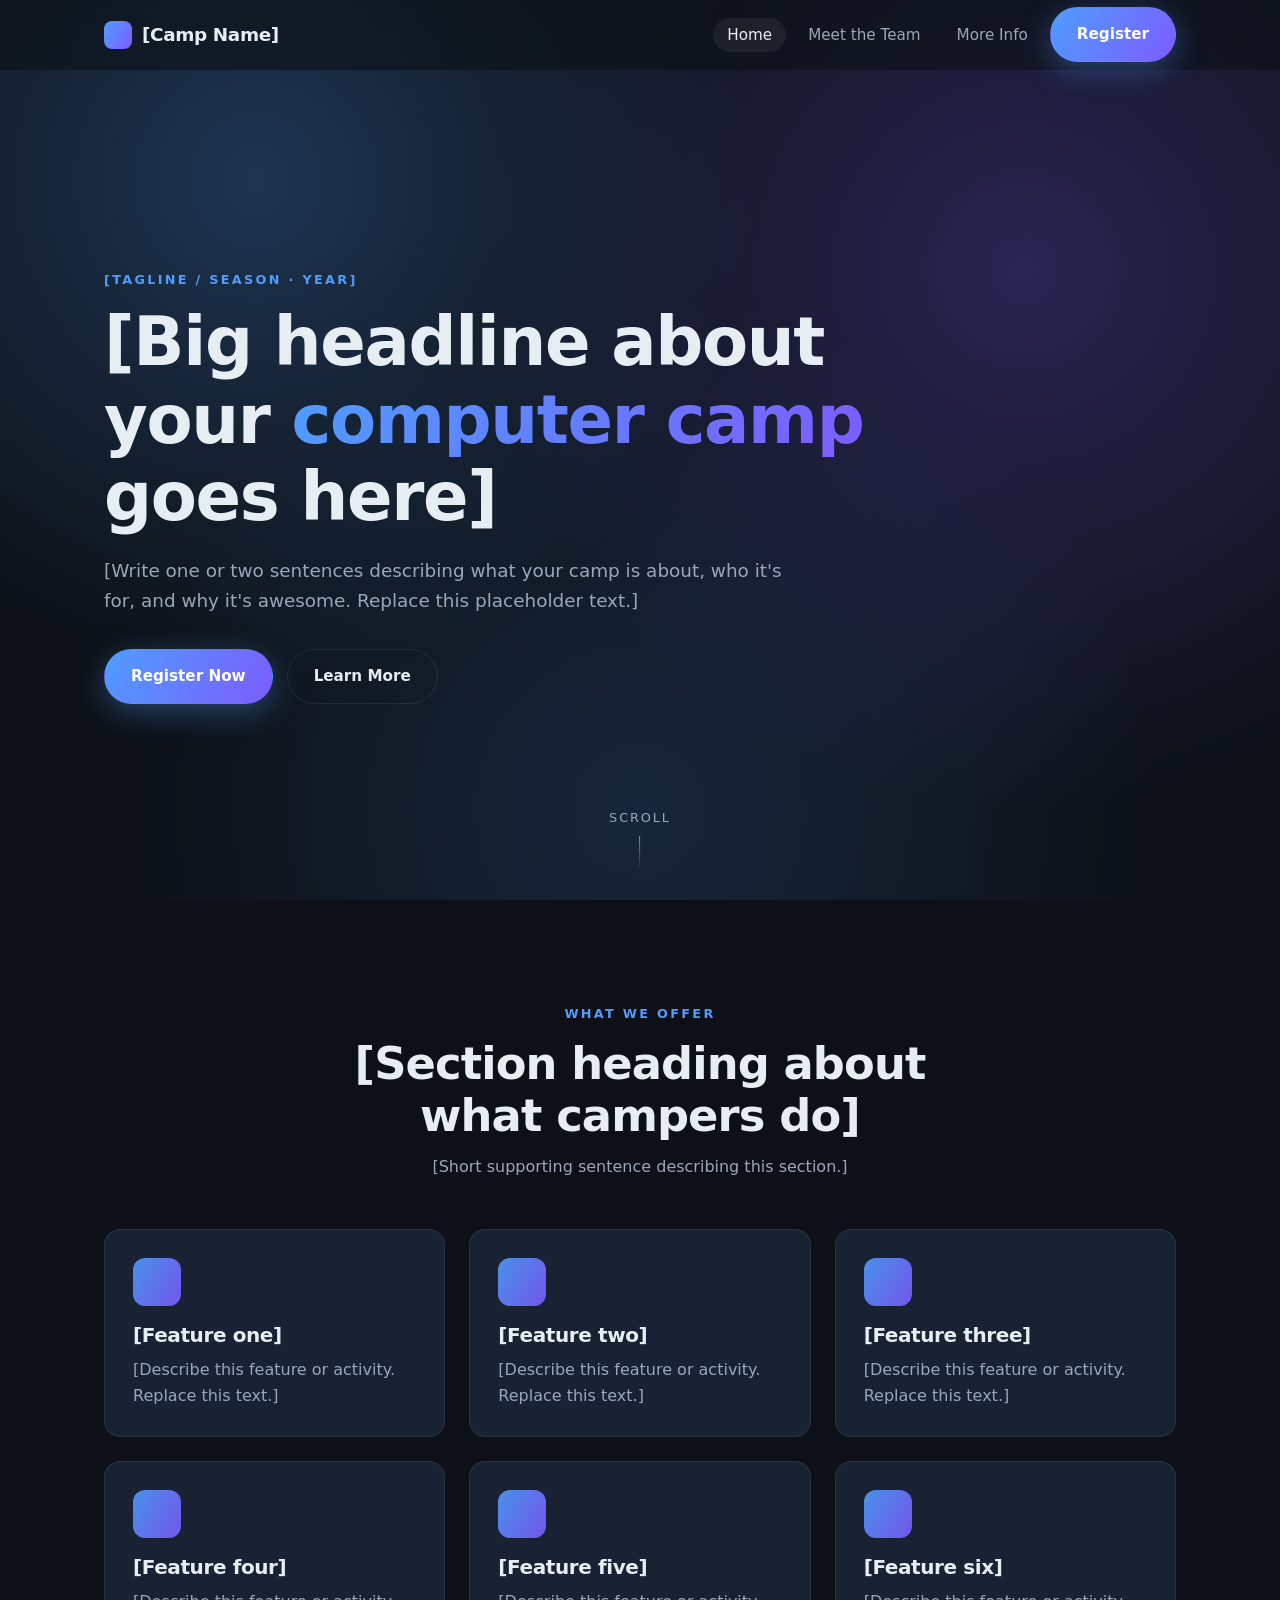
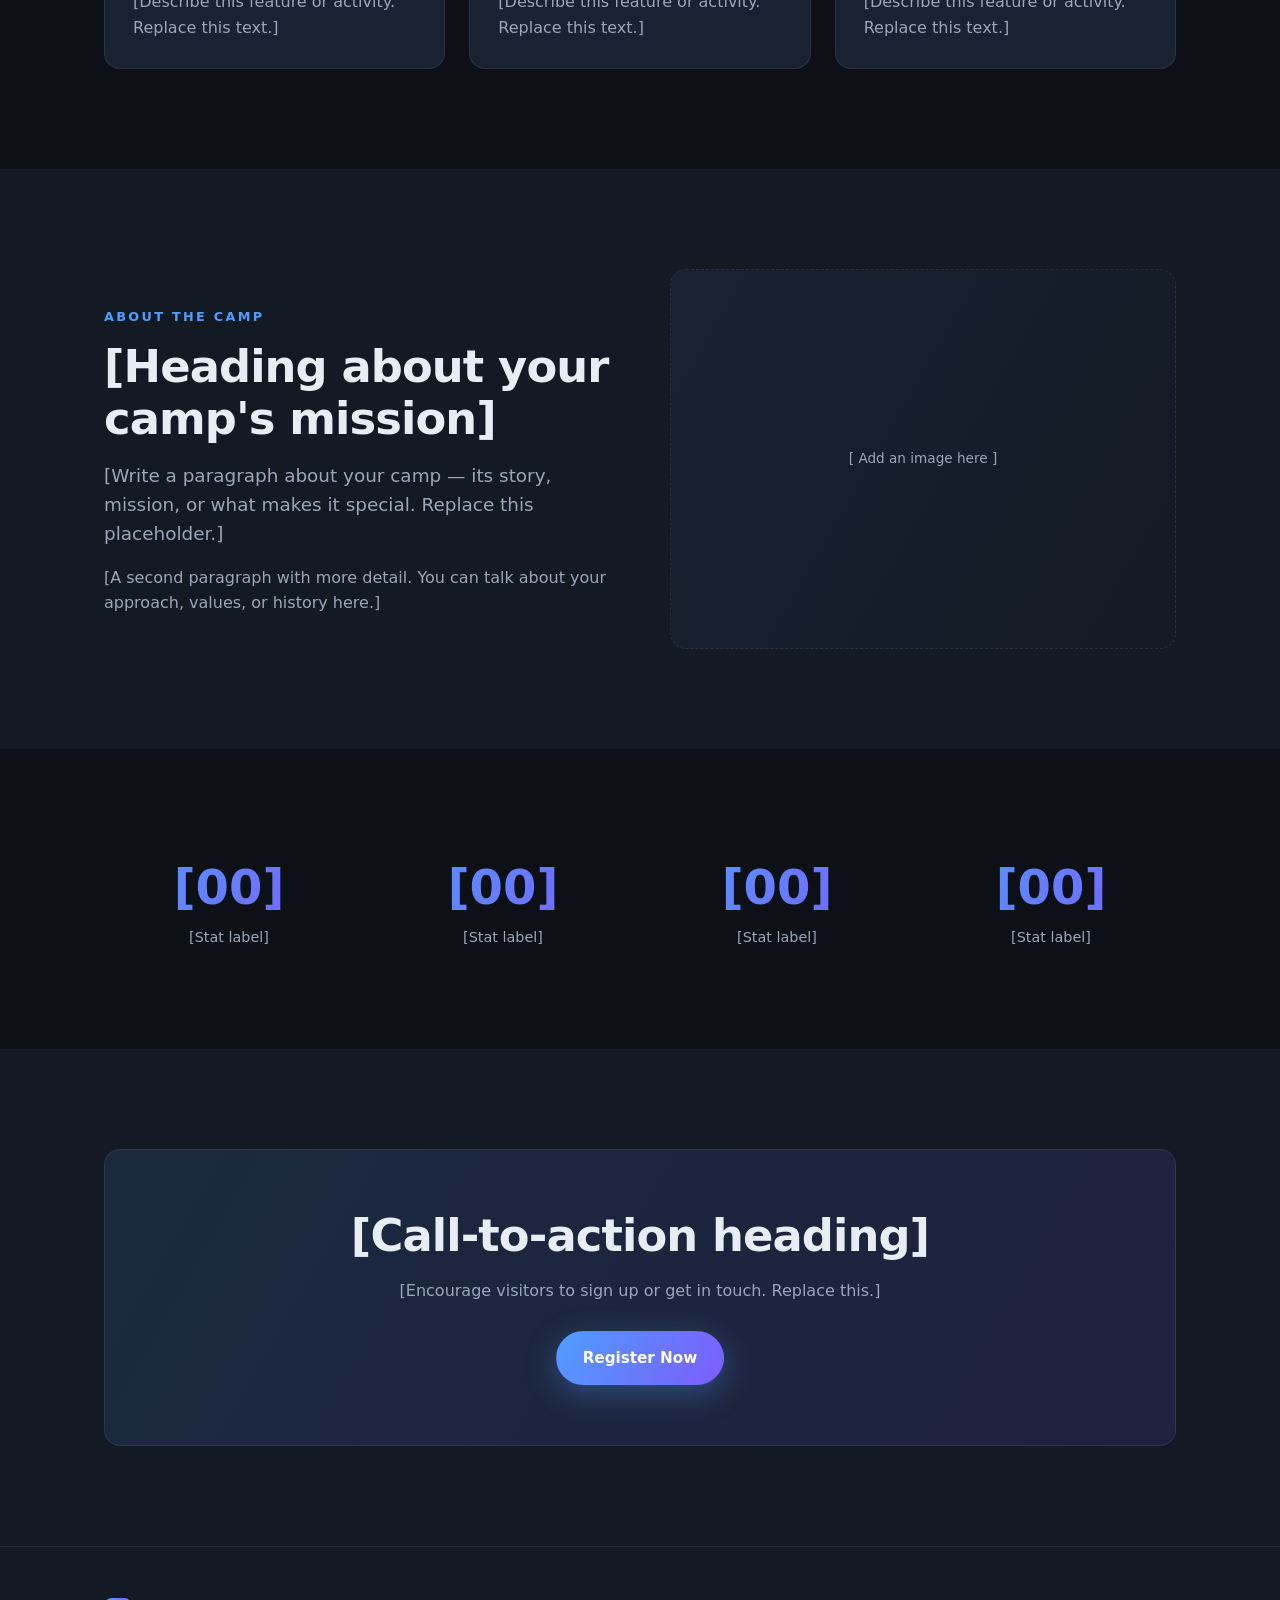
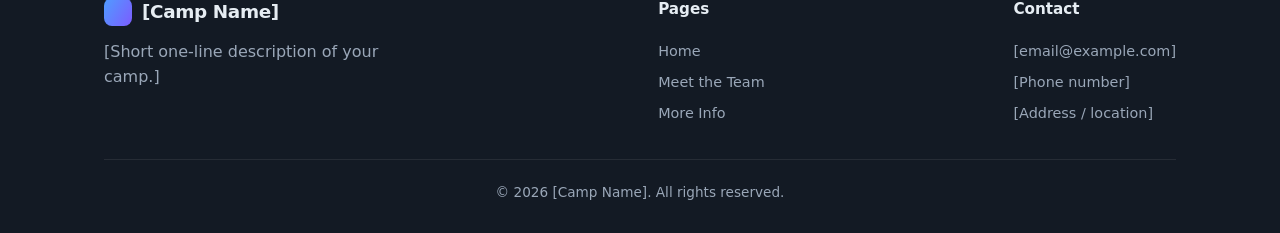
==== index.html @ 76e41c7d "Initial computer camp website" ====
<!DOCTYPE html>
<html lang="en">
  <head>
    <meta charset="UTF-8" />
    <meta name="viewport" content="width=device-width, initial-scale=1.0" />

    <!-- ===== SEO: edit these for your camp ===== -->
    <title>Computer Camp — [Your Camp Name]</title>
    <meta
      name="description"
      content="[One-sentence description of your computer camp for Google search results.]"
    />
    <meta name="theme-color" content="#0d1117" />

    <!-- Social sharing (edit when you have a domain + image) -->
    <meta property="og:title" content="Computer Camp — [Your Camp Name]" />
    <meta property="og:description" content="[Short description for social sharing.]" />
    <meta property="og:type" content="website" />

    <link rel="stylesheet" href="css/style.css" />
  </head>
  <body>
    <!-- Fade overlay for smooth page transitions -->
    <div class="page-transition" aria-hidden="true"></div>

    <!-- ===================== NAV ===================== -->
    <header class="nav">
      <div class="container nav__inner">
        <a href="index.html" class="nav__logo">
          <span class="nav__logo-mark"></span>
          [Camp Name]
        </a>

        <button class="nav__toggle" aria-label="Toggle menu">
          <span></span><span></span><span></span>
        </button>

        <ul class="nav__links">
          <li><a class="nav__link" href="index.html">Home</a></li>
          <li><a class="nav__link" href="team.html">Meet the Team</a></li>
          <li><a class="nav__link" href="info.html">More Info</a></li>
          <li>
            <a class="btn btn--primary" href="info.html#register">Register</a>
          </li>
        </ul>
      </div>
    </header>

    <main>
      <!-- ===================== HERO ===================== -->
      <section class="hero">
        <div class="hero__bg"></div>
        <div class="container">
          <div class="hero__content" data-reveal>
            <span class="eyebrow">[Tagline / Season · Year]</span>
            <h1>
              [Big headline about your
              <span class="gradient-text">computer camp</span> goes here]
            </h1>
            <p class="lead">
              [Write one or two sentences describing what your camp is about, who
              it's for, and why it's awesome. Replace this placeholder text.]
            </p>
            <div class="hero__actions">
              <a class="btn btn--primary" href="info.html#register">Register Now</a>
              <a class="btn btn--ghost" href="info.html">Learn More</a>
            </div>
          </div>
        </div>
        <div class="scroll-cue">Scroll</div>
      </section>

      <!-- ===================== FEATURES ===================== -->
      <section class="section">
        <div class="container">
          <div class="section-head center" data-reveal>
            <span class="eyebrow">What we offer</span>
            <h2>[Section heading about what campers do]</h2>
            <p>[Short supporting sentence describing this section.]</p>
          </div>

          <div class="grid grid--3" data-reveal-group>
            <article class="card">
              <div class="card__icon"></div>
              <h3>[Feature one]</h3>
              <p>[Describe this feature or activity. Replace this text.]</p>
            </article>
            <article class="card">
              <div class="card__icon"></div>
              <h3>[Feature two]</h3>
              <p>[Describe this feature or activity. Replace this text.]</p>
            </article>
            <article class="card">
              <div class="card__icon"></div>
              <h3>[Feature three]</h3>
              <p>[Describe this feature or activity. Replace this text.]</p>
            </article>
            <article class="card">
              <div class="card__icon"></div>
              <h3>[Feature four]</h3>
              <p>[Describe this feature or activity. Replace this text.]</p>
            </article>
            <article class="card">
              <div class="card__icon"></div>
              <h3>[Feature five]</h3>
              <p>[Describe this feature or activity. Replace this text.]</p>
            </article>
            <article class="card">
              <div class="card__icon"></div>
              <h3>[Feature six]</h3>
              <p>[Describe this feature or activity. Replace this text.]</p>
            </article>
          </div>
        </div>
      </section>

      <!-- ===================== SPLIT / ABOUT ===================== -->
      <section class="section section-alt">
        <div class="container split">
          <div data-reveal>
            <span class="eyebrow">About the camp</span>
            <h2>[Heading about your camp's mission]</h2>
            <p class="lead" style="margin-top: 16px">
              [Write a paragraph about your camp — its story, mission, or what
              makes it special. Replace this placeholder.]
            </p>
            <p style="margin-top: 16px">
              [A second paragraph with more detail. You can talk about your
              approach, values, or history here.]
            </p>
          </div>
          <div class="media-placeholder" data-reveal>[ Add an image here ]</div>
        </div>
      </section>

      <!-- ===================== STATS ===================== -->
      <section class="section">
        <div class="container">
          <div class="grid grid--4" data-reveal-group>
            <div class="stat">
              <div class="stat__num gradient-text">[00]</div>
              <div class="stat__label">[Stat label]</div>
            </div>
            <div class="stat">
              <div class="stat__num gradient-text">[00]</div>
              <div class="stat__label">[Stat label]</div>
            </div>
            <div class="stat">
              <div class="stat__num gradient-text">[00]</div>
              <div class="stat__label">[Stat label]</div>
            </div>
            <div class="stat">
              <div class="stat__num gradient-text">[00]</div>
              <div class="stat__label">[Stat label]</div>
            </div>
          </div>
        </div>
      </section>

      <!-- ===================== CTA ===================== -->
      <section class="section section-alt">
        <div class="container">
          <div class="cta" data-reveal>
            <h2>[Call-to-action heading]</h2>
            <p>[Encourage visitors to sign up or get in touch. Replace this.]</p>
            <a class="btn btn--primary" href="info.html#register">Register Now</a>
          </div>
        </div>
      </section>
    </main>

    <!-- ===================== FOOTER ===================== -->
    <footer class="footer">
      <div class="container">
        <div class="footer__grid">
          <div class="footer__col">
            <div class="nav__logo" style="margin-bottom: 12px">
              <span class="nav__logo-mark"></span>[Camp Name]
            </div>
            <p style="max-width: 30ch">[Short one-line description of your camp.]</p>
          </div>
          <div class="footer__col">
            <h4>Pages</h4>
            <a href="index.html">Home</a>
            <a href="team.html">Meet the Team</a>
            <a href="info.html">More Info</a>
          </div>
          <div class="footer__col">
            <h4>Contact</h4>
            <a href="mailto:[email@example.com]">[email@example.com]</a>
            <a href="tel:[phone]">[Phone number]</a>
            <a href="#">[Address / location]</a>
          </div>
        </div>
        <div class="footer__bottom">
          &copy; <span id="year"></span> [Camp Name]. All rights reserved.
        </div>
      </div>
    </footer>

    <script src="js/main.js"></script>
    <script>
      document.getElementById("year").textContent = new Date().getFullYear();
    </script>
  </body>
</html>
---- css/style.css ----
/* ============================================================
   Computer Camp Website — shared styles
   Edit the CSS variables below to quickly change the look.
   ============================================================ */

:root {
  /* Colors — tweak these to rebrand the whole site */
  --color-bg: #0d1117;
  --color-bg-alt: #131a24;
  --color-surface: #182233;
  --color-text: #e6edf3;
  --color-text-muted: #9aa7b8;
  --color-accent: #4f9dff;
  --color-accent-2: #7c5cff;
  --color-border: rgba(255, 255, 255, 0.08);

  /* Layout */
  --max-width: 1120px;
  --nav-height: 70px;
  --radius: 16px;

  /* Motion */
  --ease: cubic-bezier(0.22, 1, 0.36, 1);
  --transition-fast: 0.2s var(--ease);
  --transition: 0.5s var(--ease);
}

/* ---------- Reset ---------- */
*,
*::before,
*::after {
  box-sizing: border-box;
  margin: 0;
  padding: 0;
}

html {
  scroll-behavior: smooth;
  scroll-padding-top: var(--nav-height);
}

body {
  font-family: "Inter", system-ui, -apple-system, "Segoe UI", Roboto, sans-serif;
  background: var(--color-bg);
  color: var(--color-text);
  line-height: 1.6;
  -webkit-font-smoothing: antialiased;
  overflow-x: hidden;
}

img {
  max-width: 100%;
  display: block;
}

a {
  color: inherit;
  text-decoration: none;
}

/* ---------- Layout helpers ---------- */
.container {
  width: 100%;
  max-width: var(--max-width);
  margin: 0 auto;
  padding: 0 24px;
}

.section {
  padding: 100px 0;
}

.section--tight {
  padding: 60px 0;
}

.section-alt {
  background: var(--color-bg-alt);
}

.eyebrow {
  display: inline-block;
  font-size: 0.8rem;
  letter-spacing: 0.18em;
  text-transform: uppercase;
  color: var(--color-accent);
  margin-bottom: 14px;
  font-weight: 600;
}

h1,
h2,
h3 {
  line-height: 1.15;
  font-weight: 700;
  letter-spacing: -0.02em;
}

h1 {
  font-size: clamp(2.4rem, 6vw, 4.2rem);
}

h2 {
  font-size: clamp(1.8rem, 4vw, 2.8rem);
}

h3 {
  font-size: 1.25rem;
}

p {
  color: var(--color-text-muted);
}

.lead {
  font-size: 1.15rem;
  max-width: 60ch;
}

.gradient-text {
  background: linear-gradient(120deg, var(--color-accent), var(--color-accent-2));
  -webkit-background-clip: text;
  background-clip: text;
  color: transparent;
}

/* ---------- Buttons ---------- */
.btn {
  display: inline-flex;
  align-items: center;
  gap: 8px;
  padding: 14px 26px;
  border-radius: 999px;
  font-weight: 600;
  font-size: 0.95rem;
  cursor: pointer;
  border: 1px solid transparent;
  transition: transform var(--transition-fast), box-shadow var(--transition-fast),
    background var(--transition-fast);
}

.btn:hover {
  transform: translateY(-2px);
}

.btn--primary {
  background: linear-gradient(120deg, var(--color-accent), var(--color-accent-2));
  color: #fff;
  box-shadow: 0 8px 30px rgba(79, 157, 255, 0.35);
}

.btn--primary:hover {
  box-shadow: 0 12px 40px rgba(79, 157, 255, 0.5);
}

.btn--ghost {
  background: transparent;
  border-color: var(--color-border);
  color: var(--color-text);
}

.btn--ghost:hover {
  border-color: var(--color-accent);
}

/* ---------- Navigation ---------- */
.nav {
  position: fixed;
  top: 0;
  left: 0;
  right: 0;
  height: var(--nav-height);
  z-index: 100;
  display: flex;
  align-items: center;
  background: rgba(13, 17, 23, 0.6);
  backdrop-filter: blur(12px);
  border-bottom: 1px solid transparent;
  transition: background var(--transition-fast), border-color var(--transition-fast);
}

.nav.scrolled {
  background: rgba(13, 17, 23, 0.9);
  border-bottom-color: var(--color-border);
}

.nav__inner {
  display: flex;
  align-items: center;
  justify-content: space-between;
  width: 100%;
}

.nav__logo {
  font-weight: 800;
  font-size: 1.15rem;
  letter-spacing: -0.02em;
  display: flex;
  align-items: center;
  gap: 10px;
}

.nav__logo-mark {
  width: 28px;
  height: 28px;
  border-radius: 8px;
  background: linear-gradient(120deg, var(--color-accent), var(--color-accent-2));
}

.nav__links {
  display: flex;
  align-items: center;
  gap: 8px;
  list-style: none;
}

.nav__link {
  position: relative;
  padding: 8px 14px;
  border-radius: 999px;
  color: var(--color-text-muted);
  font-size: 0.95rem;
  font-weight: 500;
  transition: color var(--transition-fast), background var(--transition-fast);
}

.nav__link:hover,
.nav__link.active {
  color: var(--color-text);
  background: rgba(255, 255, 255, 0.06);
}

.nav__toggle {
  display: none;
  flex-direction: column;
  gap: 5px;
  background: none;
  border: none;
  cursor: pointer;
  padding: 8px;
}

.nav__toggle span {
  width: 24px;
  height: 2px;
  background: var(--color-text);
  border-radius: 2px;
  transition: transform var(--transition-fast), opacity var(--transition-fast);
}

/* ---------- Hero ---------- */
.hero {
  position: relative;
  min-height: 100vh;
  display: flex;
  align-items: center;
  padding-top: var(--nav-height);
  overflow: hidden;
}

.hero__bg {
  position: absolute;
  inset: 0;
  z-index: -1;
  background: radial-gradient(
      circle at 20% 20%,
      rgba(79, 157, 255, 0.25),
      transparent 40%
    ),
    radial-gradient(circle at 80% 30%, rgba(124, 92, 255, 0.25), transparent 45%),
    radial-gradient(circle at 50% 90%, rgba(79, 157, 255, 0.15), transparent 50%);
  animation: floatBg 18s ease-in-out infinite alternate;
}

@keyframes floatBg {
  from {
    transform: translate3d(0, 0, 0) scale(1);
  }
  to {
    transform: translate3d(0, -30px, 0) scale(1.08);
  }
}

.hero__content {
  max-width: 760px;
}

.hero h1 {
  margin-bottom: 20px;
}

.hero .lead {
  margin-bottom: 34px;
}

.hero__actions {
  display: flex;
  gap: 14px;
  flex-wrap: wrap;
}

.scroll-cue {
  position: absolute;
  bottom: 30px;
  left: 50%;
  transform: translateX(-50%);
  color: var(--color-text-muted);
  font-size: 0.8rem;
  letter-spacing: 0.15em;
  text-transform: uppercase;
  display: flex;
  flex-direction: column;
  align-items: center;
  gap: 8px;
  animation: bob 2s ease-in-out infinite;
}

.scroll-cue::after {
  content: "";
  width: 1px;
  height: 34px;
  background: linear-gradient(var(--color-accent), transparent);
}

@keyframes bob {
  0%,
  100% {
    transform: translateX(-50%) translateY(0);
  }
  50% {
    transform: translateX(-50%) translateY(8px);
  }
}

/* ---------- Grids & cards ---------- */
.grid {
  display: grid;
  gap: 24px;
}

.grid--3 {
  grid-template-columns: repeat(3, 1fr);
}

.grid--4 {
  grid-template-columns: repeat(4, 1fr);
}

.grid--2 {
  grid-template-columns: repeat(2, 1fr);
}

.card {
  background: var(--color-surface);
  border: 1px solid var(--color-border);
  border-radius: var(--radius);
  padding: 28px;
  transition: transform var(--transition-fast), border-color var(--transition-fast),
    box-shadow var(--transition-fast);
}

.card:hover {
  transform: translateY(-6px);
  border-color: rgba(79, 157, 255, 0.4);
  box-shadow: 0 20px 50px rgba(0, 0, 0, 0.35);
}

.card__icon {
  width: 48px;
  height: 48px;
  border-radius: 12px;
  background: linear-gradient(120deg, var(--color-accent), var(--color-accent-2));
  margin-bottom: 18px;
  opacity: 0.9;
}

.card h3 {
  margin-bottom: 10px;
}

/* ---------- Team cards ---------- */
.team-card {
  text-align: center;
}

.team-card__photo {
  width: 120px;
  height: 120px;
  border-radius: 50%;
  margin: 0 auto 18px;
  background: linear-gradient(120deg, var(--color-bg-alt), var(--color-surface));
  border: 2px solid var(--color-border);
  display: grid;
  place-items: center;
  color: var(--color-text-muted);
  font-size: 0.75rem;
  overflow: hidden;
}

.team-card h3 {
  margin-bottom: 4px;
}

.team-card .role {
  color: var(--color-accent);
  font-size: 0.9rem;
  font-weight: 600;
  margin-bottom: 12px;
}

/* ---------- Section heading ---------- */
.section-head {
  max-width: 620px;
  margin-bottom: 50px;
}

.section-head.center {
  margin-left: auto;
  margin-right: auto;
  text-align: center;
}

.section-head p {
  margin-top: 12px;
}

/* ---------- Split / feature rows ---------- */
.split {
  display: grid;
  grid-template-columns: 1fr 1fr;
  gap: 60px;
  align-items: center;
}

.media-placeholder {
  aspect-ratio: 4 / 3;
  border-radius: var(--radius);
  background: linear-gradient(120deg, var(--color-surface), var(--color-bg-alt));
  border: 1px dashed var(--color-border);
  display: grid;
  place-items: center;
  color: var(--color-text-muted);
  font-size: 0.85rem;
}

/* ---------- Stats ---------- */
.stat {
  text-align: center;
}

.stat__num {
  font-size: clamp(2rem, 5vw, 3rem);
  font-weight: 800;
}

.stat__label {
  color: var(--color-text-muted);
  font-size: 0.9rem;
}

/* ---------- FAQ ---------- */
.faq {
  border-top: 1px solid var(--color-border);
}

.faq__item {
  border-bottom: 1px solid var(--color-border);
}

.faq__q {
  width: 100%;
  text-align: left;
  background: none;
  border: none;
  color: var(--color-text);
  font-size: 1.05rem;
  font-weight: 600;
  padding: 22px 0;
  cursor: pointer;
  display: flex;
  justify-content: space-between;
  align-items: center;
  gap: 16px;
}

.faq__q::after {
  content: "+";
  font-size: 1.4rem;
  color: var(--color-accent);
  transition: transform var(--transition-fast);
}

.faq__item.open .faq__q::after {
  transform: rotate(45deg);
}

.faq__a {
  max-height: 0;
  overflow: hidden;
  transition: max-height var(--transition);
}

.faq__a p {
  padding-bottom: 22px;
}

/* ---------- CTA band ---------- */
.cta {
  text-align: center;
  background: linear-gradient(120deg, rgba(79, 157, 255, 0.12), rgba(124, 92, 255, 0.12));
  border: 1px solid var(--color-border);
  border-radius: var(--radius);
  padding: 60px 30px;
}

.cta h2 {
  margin-bottom: 16px;
}

.cta p {
  margin: 0 auto 28px;
  max-width: 50ch;
}

/* ---------- Footer ---------- */
.footer {
  border-top: 1px solid var(--color-border);
  padding: 50px 0 30px;
  background: var(--color-bg-alt);
}

.footer__grid {
  display: flex;
  justify-content: space-between;
  gap: 40px;
  flex-wrap: wrap;
  margin-bottom: 30px;
}

.footer__col h4 {
  font-size: 0.95rem;
  margin-bottom: 14px;
}

.footer__col a {
  display: block;
  color: var(--color-text-muted);
  font-size: 0.9rem;
  padding: 4px 0;
  transition: color var(--transition-fast);
}

.footer__col a:hover {
  color: var(--color-text);
}

.footer__bottom {
  border-top: 1px solid var(--color-border);
  padding-top: 22px;
  text-align: center;
  color: var(--color-text-muted);
  font-size: 0.85rem;
}

/* ============================================================
   Scroll-reveal animations
   Elements with [data-reveal] start hidden and animate in
   when they enter the viewport (see js/main.js).
   ============================================================ */
[data-reveal] {
  opacity: 0;
  transform: translateY(30px);
  transition: opacity 0.8s var(--ease), transform 0.8s var(--ease);
  will-change: opacity, transform;
}

[data-reveal].is-visible {
  opacity: 1;
  transform: translateY(0);
}

/* Stagger children when the parent has data-reveal-group */
[data-reveal-group] > * {
  opacity: 0;
  transform: translateY(30px);
  transition: opacity 0.7s var(--ease), transform 0.7s var(--ease);
}

[data-reveal-group].is-visible > * {
  opacity: 1;
  transform: translateY(0);
}

/* ============================================================
   Page transition overlay (fade between pages)
   ============================================================ */
.page-transition {
  position: fixed;
  inset: 0;
  z-index: 999;
  background: var(--color-bg);
  pointer-events: none;
  opacity: 1;
  transition: opacity 0.5s var(--ease);
}

/* On load, fade the overlay out */
body.loaded .page-transition {
  opacity: 0;
}

/* When navigating away, fade the overlay back in */
body.is-leaving .page-transition {
  opacity: 1;
  pointer-events: all;
}

/* ---------- Reduced motion ---------- */
@media (prefers-reduced-motion: reduce) {
  html {
    scroll-behavior: auto;
  }
  *,
  *::before,
  *::after {
    animation-duration: 0.001ms !important;
    animation-iteration-count: 1 !important;
    transition-duration: 0.001ms !important;
  }
  [data-reveal],
  [data-reveal-group] > * {
    opacity: 1;
    transform: none;
  }
}

/* ---------- Responsive ---------- */
@media (max-width: 900px) {
  .grid--4 {
    grid-template-columns: repeat(2, 1fr);
  }
  .grid--3 {
    grid-template-columns: repeat(2, 1fr);
  }
  .split {
    grid-template-columns: 1fr;
    gap: 30px;
  }
}

@media (max-width: 640px) {
  .section {
    padding: 70px 0;
  }
  .grid--4,
  .grid--3,
  .grid--2 {
    grid-template-columns: 1fr;
  }

  .nav__links {
    position: fixed;
    top: var(--nav-height);
    left: 0;
    right: 0;
    flex-direction: column;
    align-items: stretch;
    gap: 4px;
    background: rgba(13, 17, 23, 0.98);
    border-bottom: 1px solid var(--color-border);
    padding: 16px 24px 24px;
    transform: translateY(-120%);
    transition: transform var(--transition);
  }

  .nav__links.open {
    transform: translateY(0);
  }

  .nav__link {
    padding: 12px 14px;
  }

  .nav__toggle {
    display: flex;
  }

  .nav__toggle.open span:nth-child(1) {
    transform: translateY(7px) rotate(45deg);
  }
  .nav__toggle.open span:nth-child(2) {
    opacity: 0;
  }
  .nav__toggle.open span:nth-child(3) {
    transform: translateY(-7px) rotate(-45deg);
  }
}
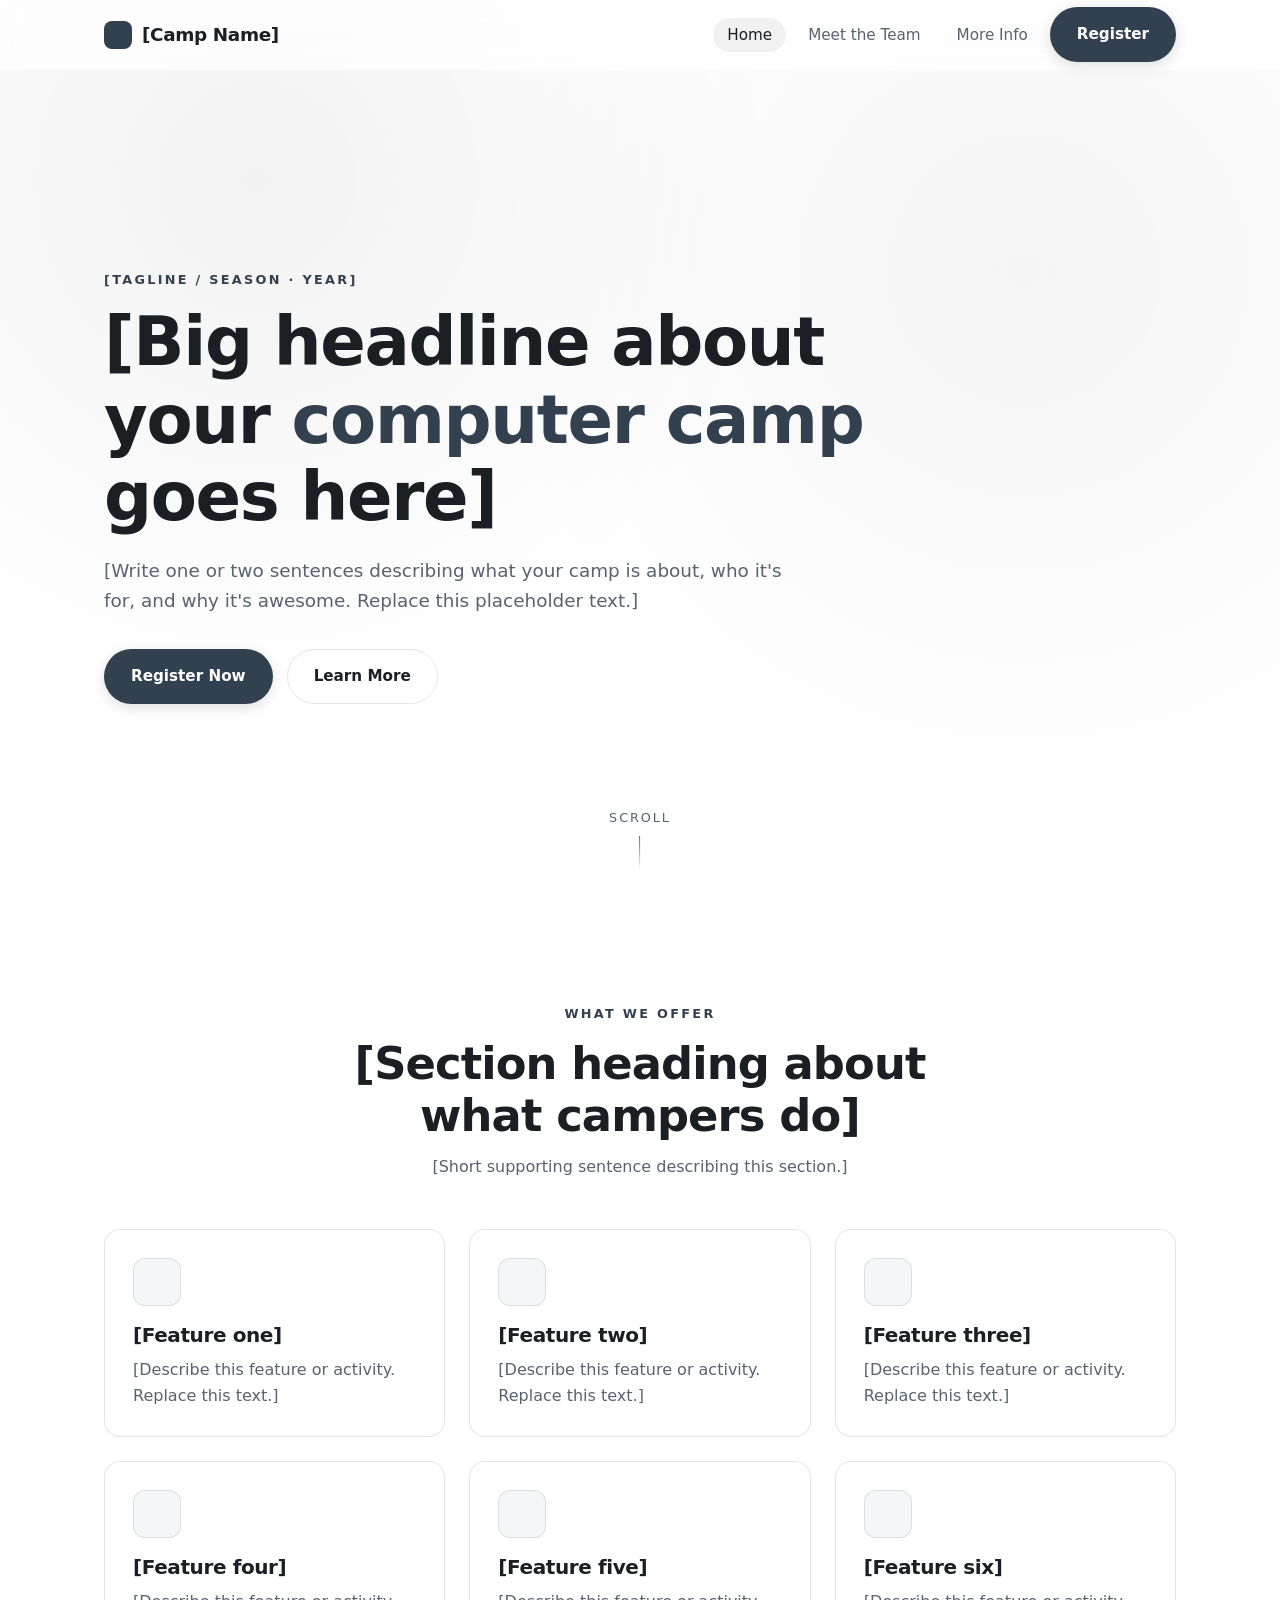
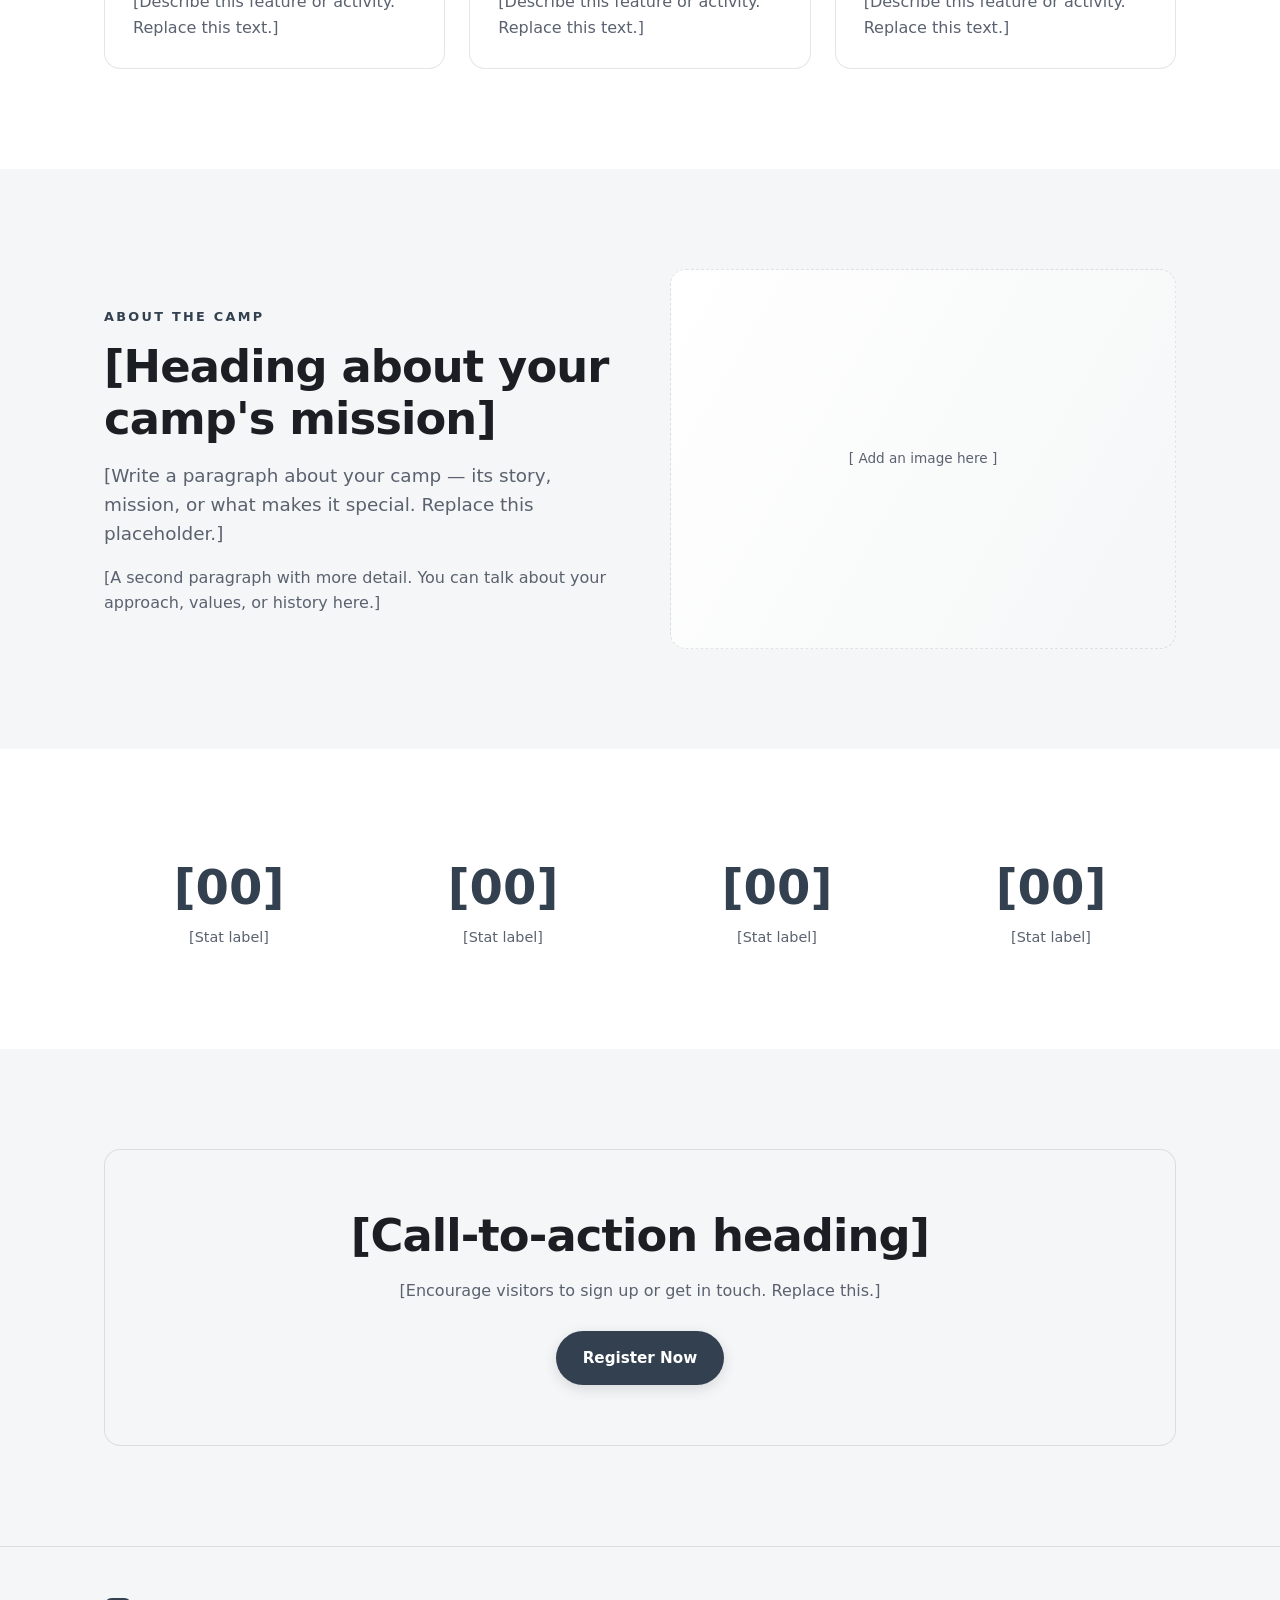
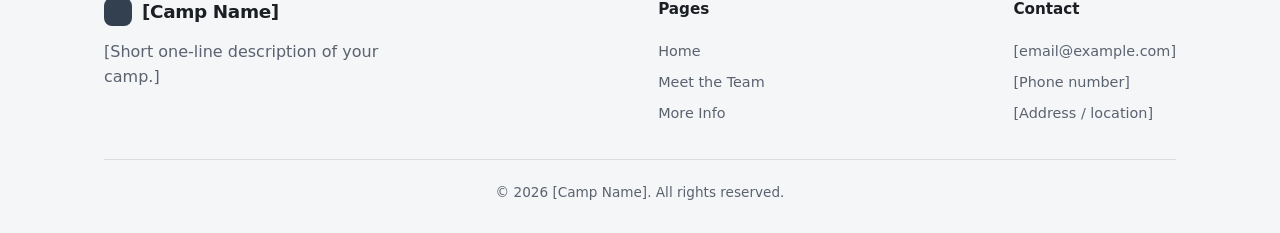
==== commit d7bfba55: "a" ====
--- a/index.html
+++ b/index.html
@@ -10,7 +10,7 @@
       name="description"
       content="[One-sentence description of your computer camp for Google search results.]"
     />
-    <meta name="theme-color" content="#0d1117" />
+    <meta name="theme-color" content="#ffffff" />
 
     <!-- Social sharing (edit when you have a domain + image) -->
     <meta property="og:title" content="Computer Camp — [Your Camp Name]" />
--- a/css/style.css
+++ b/css/style.css
@@ -4,15 +4,16 @@
    ============================================================ */
 
 :root {
-  /* Colors — tweak these to rebrand the whole site */
-  --color-bg: #0d1117;
-  --color-bg-alt: #131a24;
-  --color-surface: #182233;
-  --color-text: #e6edf3;
-  --color-text-muted: #9aa7b8;
-  --color-accent: #4f9dff;
-  --color-accent-2: #7c5cff;
-  --color-border: rgba(255, 255, 255, 0.08);
+  /* Colors — tweak these to rebrand the whole site.
+     Clean, neutral palette (no bright/neon colors). */
+  --color-bg: #ffffff;
+  --color-bg-alt: #f5f6f7;
+  --color-surface: #ffffff;
+  --color-text: #1b1f24;
+  --color-text-muted: #5a6270;
+  --color-accent: #33404f;
+  --color-accent-2: #33404f;
+  --color-border: rgba(0, 0, 0, 0.1);
 
   /* Layout */
   --max-width: 1120px;
@@ -144,13 +145,13 @@
 }
 
 .btn--primary {
-  background: linear-gradient(120deg, var(--color-accent), var(--color-accent-2));
+  background: var(--color-accent);
   color: #fff;
-  box-shadow: 0 8px 30px rgba(79, 157, 255, 0.35);
+  box-shadow: 0 4px 14px rgba(0, 0, 0, 0.12);
 }
 
 .btn--primary:hover {
-  box-shadow: 0 12px 40px rgba(79, 157, 255, 0.5);
+  box-shadow: 0 8px 22px rgba(0, 0, 0, 0.16);
 }
 
 .btn--ghost {
@@ -173,14 +174,14 @@
   z-index: 100;
   display: flex;
   align-items: center;
-  background: rgba(13, 17, 23, 0.6);
+  background: rgba(255, 255, 255, 0.7);
   backdrop-filter: blur(12px);
   border-bottom: 1px solid transparent;
   transition: background var(--transition-fast), border-color var(--transition-fast);
 }
 
 .nav.scrolled {
-  background: rgba(13, 17, 23, 0.9);
+  background: rgba(255, 255, 255, 0.92);
   border-bottom-color: var(--color-border);
 }
 
@@ -204,7 +205,7 @@
   width: 28px;
   height: 28px;
   border-radius: 8px;
-  background: linear-gradient(120deg, var(--color-accent), var(--color-accent-2));
+  background: var(--color-accent);
 }
 
 .nav__links {
@@ -227,7 +228,7 @@
 .nav__link:hover,
 .nav__link.active {
   color: var(--color-text);
-  background: rgba(255, 255, 255, 0.06);
+  background: rgba(0, 0, 0, 0.05);
 }
 
 .nav__toggle {
@@ -264,11 +265,10 @@
   z-index: -1;
   background: radial-gradient(
       circle at 20% 20%,
-      rgba(79, 157, 255, 0.25),
-      transparent 40%
+      rgba(0, 0, 0, 0.05),
+      transparent 42%
     ),
-    radial-gradient(circle at 80% 30%, rgba(124, 92, 255, 0.25), transparent 45%),
-    radial-gradient(circle at 50% 90%, rgba(79, 157, 255, 0.15), transparent 50%);
+    radial-gradient(circle at 80% 30%, rgba(0, 0, 0, 0.04), transparent 46%);
   animation: floatBg 18s ease-in-out infinite alternate;
 }
 
@@ -319,7 +319,7 @@
   content: "";
   width: 1px;
   height: 34px;
-  background: linear-gradient(var(--color-accent), transparent);
+  background: linear-gradient(var(--color-text-muted), transparent);
 }
 
 @keyframes bob {
@@ -361,17 +361,17 @@
 
 .card:hover {
   transform: translateY(-6px);
-  border-color: rgba(79, 157, 255, 0.4);
-  box-shadow: 0 20px 50px rgba(0, 0, 0, 0.35);
+  border-color: rgba(0, 0, 0, 0.2);
+  box-shadow: 0 16px 40px rgba(0, 0, 0, 0.1);
 }
 
 .card__icon {
   width: 48px;
   height: 48px;
   border-radius: 12px;
-  background: linear-gradient(120deg, var(--color-accent), var(--color-accent-2));
+  background: var(--color-bg-alt);
+  border: 1px solid var(--color-border);
   margin-bottom: 18px;
-  opacity: 0.9;
 }
 
 .card h3 {
@@ -507,7 +507,7 @@
 /* ---------- CTA band ---------- */
 .cta {
   text-align: center;
-  background: linear-gradient(120deg, rgba(79, 157, 255, 0.12), rgba(124, 92, 255, 0.12));
+  background: var(--color-bg-alt);
   border: 1px solid var(--color-border);
   border-radius: var(--radius);
   padding: 60px 30px;
@@ -666,7 +666,7 @@
     flex-direction: column;
     align-items: stretch;
     gap: 4px;
-    background: rgba(13, 17, 23, 0.98);
+    background: rgba(255, 255, 255, 0.98);
     border-bottom: 1px solid var(--color-border);
     padding: 16px 24px 24px;
     transform: translateY(-120%);
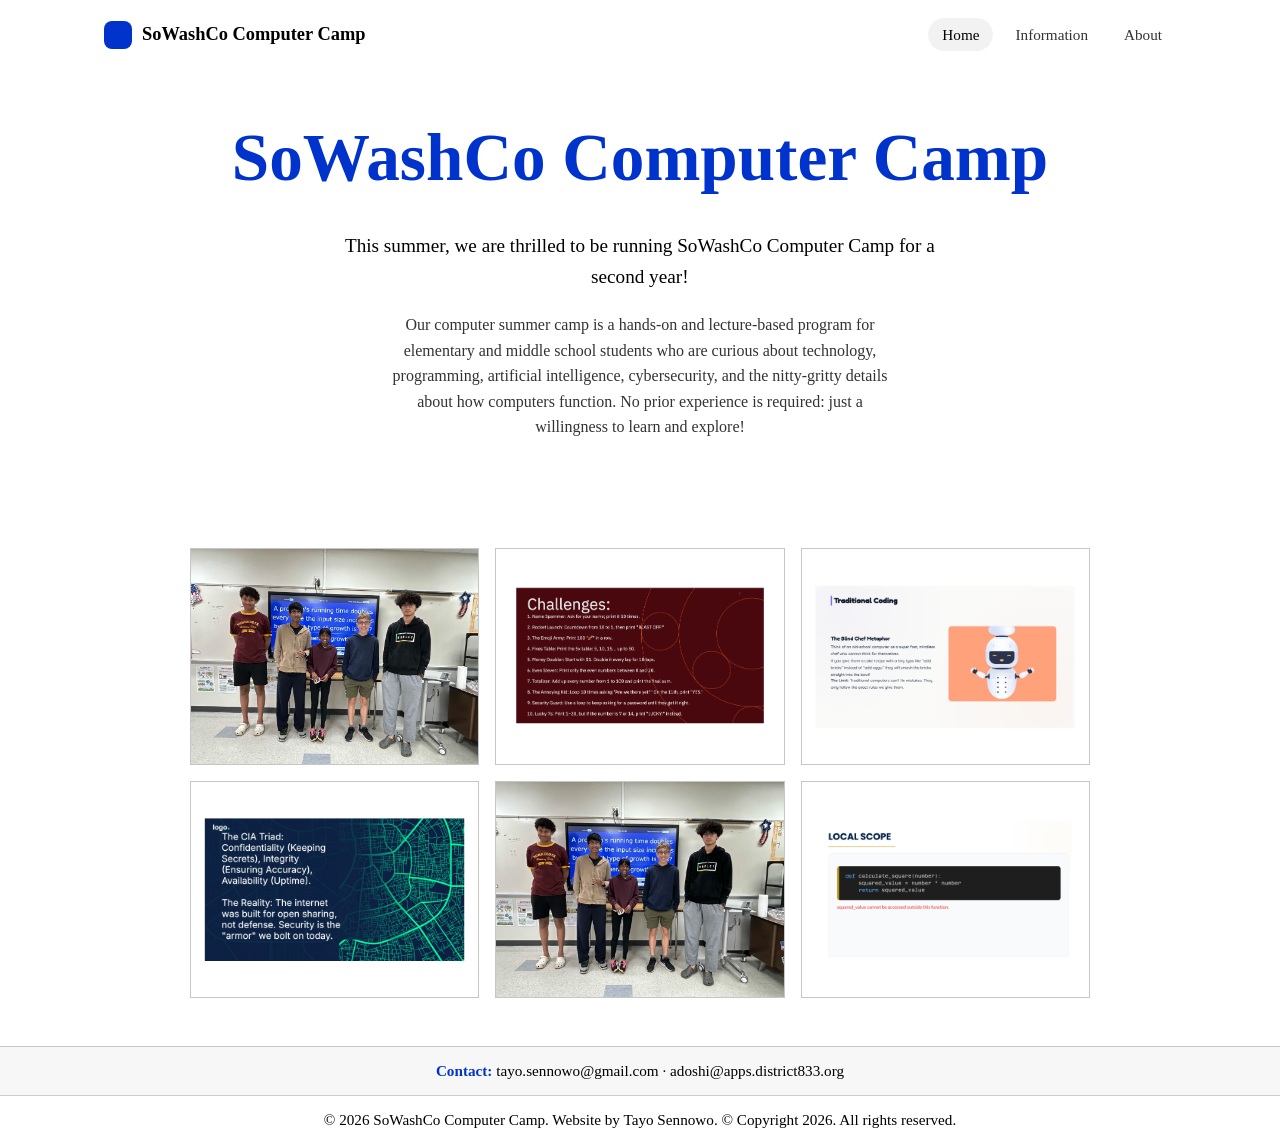
==== commit 381b3897: "Website" ====
--- a/index.html
+++ b/index.html
@@ -4,31 +4,27 @@
     <meta charset="UTF-8" />
     <meta name="viewport" content="width=device-width, initial-scale=1.0" />
 
-    <!-- ===== SEO: edit these for your camp ===== -->
-    <title>Computer Camp — [Your Camp Name]</title>
+    <title>SoWashCo Computer Camp</title>
     <meta
       name="description"
       content="[One-sentence description of your computer camp for Google search results.]"
     />
     <meta name="theme-color" content="#ffffff" />
 
-    <!-- Social sharing (edit when you have a domain + image) -->
-    <meta property="og:title" content="Computer Camp — [Your Camp Name]" />
+    <meta property="og:title" content="SoWashCo Computer Camp" />
     <meta property="og:description" content="[Short description for social sharing.]" />
     <meta property="og:type" content="website" />
 
     <link rel="stylesheet" href="css/style.css" />
   </head>
   <body>
-    <!-- Fade overlay for smooth page transitions -->
     <div class="page-transition" aria-hidden="true"></div>
 
-    <!-- ===================== NAV ===================== -->
     <header class="nav">
       <div class="container nav__inner">
         <a href="index.html" class="nav__logo">
           <span class="nav__logo-mark"></span>
-          [Camp Name]
+          SoWashCo Computer Camp
         </a>
 
         <button class="nav__toggle" aria-label="Toggle menu">
@@ -37,170 +33,58 @@
 
         <ul class="nav__links">
           <li><a class="nav__link" href="index.html">Home</a></li>
-          <li><a class="nav__link" href="team.html">Meet the Team</a></li>
-          <li><a class="nav__link" href="info.html">More Info</a></li>
-          <li>
-            <a class="btn btn--primary" href="info.html#register">Register</a>
-          </li>
+          <li><a class="nav__link" href="info.html">Information</a></li>
+          <li><a class="nav__link" href="team.html">About</a></li>
         </ul>
       </div>
     </header>
 
     <main>
-      <!-- ===================== HERO ===================== -->
-      <section class="hero">
-        <div class="hero__bg"></div>
+      <section class="home-title section--tight">
         <div class="container">
-          <div class="hero__content" data-reveal>
-            <span class="eyebrow">[Tagline / Season · Year]</span>
-            <h1>
-              [Big headline about your
-              <span class="gradient-text">computer camp</span> goes here]
-            </h1>
-            <p class="lead">
-              [Write one or two sentences describing what your camp is about, who
-              it's for, and why it's awesome. Replace this placeholder text.]
-            </p>
-            <div class="hero__actions">
-              <a class="btn btn--primary" href="info.html#register">Register Now</a>
-              <a class="btn btn--ghost" href="info.html">Learn More</a>
-            </div>
-          </div>
-        </div>
-        <div class="scroll-cue">Scroll</div>
-      </section>
-
-      <!-- ===================== FEATURES ===================== -->
-      <section class="section">
-        <div class="container">
-          <div class="section-head center" data-reveal>
-            <span class="eyebrow">What we offer</span>
-            <h2>[Section heading about what campers do]</h2>
-            <p>[Short supporting sentence describing this section.]</p>
-          </div>
-
-          <div class="grid grid--3" data-reveal-group>
-            <article class="card">
-              <div class="card__icon"></div>
-              <h3>[Feature one]</h3>
-              <p>[Describe this feature or activity. Replace this text.]</p>
-            </article>
-            <article class="card">
-              <div class="card__icon"></div>
-              <h3>[Feature two]</h3>
-              <p>[Describe this feature or activity. Replace this text.]</p>
-            </article>
-            <article class="card">
-              <div class="card__icon"></div>
-              <h3>[Feature three]</h3>
-              <p>[Describe this feature or activity. Replace this text.]</p>
-            </article>
-            <article class="card">
-              <div class="card__icon"></div>
-              <h3>[Feature four]</h3>
-              <p>[Describe this feature or activity. Replace this text.]</p>
-            </article>
-            <article class="card">
-              <div class="card__icon"></div>
-              <h3>[Feature five]</h3>
-              <p>[Describe this feature or activity. Replace this text.]</p>
-            </article>
-            <article class="card">
-              <div class="card__icon"></div>
-              <h3>[Feature six]</h3>
-              <p>[Describe this feature or activity. Replace this text.]</p>
-            </article>
-          </div>
+          <h1 data-reveal>SoWashCo Computer Camp</h1>
         </div>
       </section>
 
-      <!-- ===================== SPLIT / ABOUT ===================== -->
-      <section class="section section-alt">
-        <div class="container split">
-          <div data-reveal>
-            <span class="eyebrow">About the camp</span>
-            <h2>[Heading about your camp's mission]</h2>
-            <p class="lead" style="margin-top: 16px">
-              [Write a paragraph about your camp — its story, mission, or what
-              makes it special. Replace this placeholder.]
-            </p>
-            <p style="margin-top: 16px">
-              [A second paragraph with more detail. You can talk about your
-              approach, values, or history here.]
-            </p>
-          </div>
-          <div class="media-placeholder" data-reveal>[ Add an image here ]</div>
+      <section class="home-description">
+        <div class="container">
+          <p class="home-description__lead" data-reveal>
+            This summer, we are thrilled to be running SoWashCo Computer Camp for a second year!
+          </p>
+          <p class="home-description__body" data-reveal>
+            Our computer summer camp is a hands-on and lecture-based program for elementary and middle school students who are curious about technology, programming, artificial intelligence, cybersecurity, and the nitty-gritty details about how computers function. No prior experience is required: just a willingness to learn and explore!
+          </p>
         </div>
       </section>
 
-      <!-- ===================== STATS ===================== -->
-      <section class="section">
+      <section class="home-gallery section--tight">
         <div class="container">
-          <div class="grid grid--4" data-reveal-group>
-            <div class="stat">
-              <div class="stat__num gradient-text">[00]</div>
-              <div class="stat__label">[Stat label]</div>
-            </div>
-            <div class="stat">
-              <div class="stat__num gradient-text">[00]</div>
-              <div class="stat__label">[Stat label]</div>
-            </div>
-            <div class="stat">
-              <div class="stat__num gradient-text">[00]</div>
-              <div class="stat__label">[Stat label]</div>
-            </div>
-            <div class="stat">
-              <div class="stat__num gradient-text">[00]</div>
-              <div class="stat__label">[Stat label]</div>
-            </div>
-          </div>
-        </div>
-      </section>
-
-      <!-- ===================== CTA ===================== -->
-      <section class="section section-alt">
-        <div class="container">
-          <div class="cta" data-reveal>
-            <h2>[Call-to-action heading]</h2>
-            <p>[Encourage visitors to sign up or get in touch. Replace this.]</p>
-            <a class="btn btn--primary" href="info.html#register">Register Now</a>
+          <div class="home-gallery__grid" data-reveal-group>
+            <div class="home-gallery__photo"><img src="images/image1.png" alt="Image 1"></div>
+            <div class="home-gallery__photo"><img src="images/image2pt4.png" alt="Image 2"></div>
+            <div class="home-gallery__photo"><img src="images/image3pt3.png" alt="Image 3"></div>
+            <div class="home-gallery__photo"><img src="images/image4pt2.png" alt="Image 4"></div>
+            <div class="home-gallery__photo"><img src="images/image5.png" alt="Image 5"></div>
+            <div class="home-gallery__photo"><img src="images/image6pt3.png" alt="Image 6"></div>
           </div>
         </div>
       </section>
     </main>
 
-    <!-- ===================== FOOTER ===================== -->
-    <footer class="footer">
-      <div class="container">
-        <div class="footer__grid">
-          <div class="footer__col">
-            <div class="nav__logo" style="margin-bottom: 12px">
-              <span class="nav__logo-mark"></span>[Camp Name]
-            </div>
-            <p style="max-width: 30ch">[Short one-line description of your camp.]</p>
-          </div>
-          <div class="footer__col">
-            <h4>Pages</h4>
-            <a href="index.html">Home</a>
-            <a href="team.html">Meet the Team</a>
-            <a href="info.html">More Info</a>
-          </div>
-          <div class="footer__col">
-            <h4>Contact</h4>
-            <a href="mailto:[email@example.com]">[email@example.com]</a>
-            <a href="tel:[phone]">[Phone number]</a>
-            <a href="#">[Address / location]</a>
-          </div>
+    <footer class="page-bars">
+      <div class="page-bar page-bar--contact">
+        <div class="container">
+          <strong>Contact:</strong>
+          tayo.sennowo@gmail.com · adoshi@apps.district833.org
         </div>
-        <div class="footer__bottom">
-          &copy; <span id="year"></span> [Camp Name]. All rights reserved.
+      </div>
+      <div class="page-bar page-bar--legal">
+        <div class="container">
+          &copy; <span class="js-year"></span> SoWashCo Computer Camp. Website by Tayo Sennowo. © Copyright 2026. All rights reserved.
         </div>
       </div>
     </footer>
 
     <script src="js/main.js"></script>
-    <script>
-      document.getElementById("year").textContent = new Date().getFullYear();
-    </script>
   </body>
 </html>
--- a/css/style.css
+++ b/css/style.css
@@ -4,20 +4,20 @@
    ============================================================ */
 
 :root {
-  /* Colors — tweak these to rebrand the whole site.
-     Clean, neutral palette (no bright/neon colors). */
+  /* Plain black and blue palette */
   --color-bg: #ffffff;
-  --color-bg-alt: #f5f6f7;
+  --color-bg-alt: #f7f7f7;
   --color-surface: #ffffff;
-  --color-text: #1b1f24;
-  --color-text-muted: #5a6270;
-  --color-accent: #33404f;
-  --color-accent-2: #33404f;
-  --color-border: rgba(0, 0, 0, 0.1);
+  --color-text: #000000;
+  --color-text-muted: #333333;
+  --color-accent: #0033cc;
+  --color-accent-2: #0033cc;
+  --color-border: rgba(0, 0, 0, 0.2);
 
   /* Layout */
   --max-width: 1120px;
   --nav-height: 70px;
+  --bar-height: 48px;
   --radius: 16px;
 
   /* Motion */
@@ -41,11 +41,10 @@
 }
 
 body {
-  font-family: "Inter", system-ui, -apple-system, "Segoe UI", Roboto, sans-serif;
+  font-family: "Times New Roman", Times, serif;
   background: var(--color-bg);
   color: var(--color-text);
   line-height: 1.6;
-  -webkit-font-smoothing: antialiased;
   overflow-x: hidden;
 }
 
@@ -92,9 +91,9 @@
 h1,
 h2,
 h3 {
-  line-height: 1.15;
+  line-height: 1.2;
   font-weight: 700;
-  letter-spacing: -0.02em;
+  letter-spacing: 0;
 }
 
 h1 {
@@ -119,10 +118,7 @@
 }
 
 .gradient-text {
-  background: linear-gradient(120deg, var(--color-accent), var(--color-accent-2));
-  -webkit-background-clip: text;
-  background-clip: text;
-  color: transparent;
+  color: var(--color-accent);
 }
 
 /* ---------- Buttons ---------- */
@@ -164,6 +160,96 @@
   border-color: var(--color-accent);
 }
 
+.nav__links .btn {
+  font-family: inherit;
+}
+
+/* ---------- Home page ---------- */
+.home-title {
+  padding-top: calc(var(--nav-height) + 48px);
+  padding-bottom: 24px;
+  text-align: center;
+}
+
+.home-title h1 {
+  color: var(--color-accent);
+}
+
+.home-description {
+  padding: 8px 0 48px;
+}
+
+.home-description__lead {
+  font-size: 1.2rem;
+  color: var(--color-text);
+  max-width: 65ch;
+  margin: 0 auto 20px;
+  text-align: center;
+}
+
+.home-description__body {
+  color: var(--color-text-muted);
+  max-width: 65ch;
+  margin: 0 auto;
+  text-align: center;
+}
+
+.home-gallery {
+  padding-bottom: 48px;
+}
+
+.home-gallery__grid {
+  display: grid;
+  grid-template-columns: repeat(3, 1fr);
+  gap: 16px;
+  max-width: 900px;
+  margin: 0 auto;
+}
+
+.home-gallery__photo {
+  aspect-ratio: 4 / 3;
+  border: 1px solid var(--color-border);
+  background: var(--color-bg-alt);
+  display: grid;
+  place-items: center;
+  color: var(--color-text-muted);
+  font-size: 0.85rem;
+  overflow: hidden;
+}
+
+.home-gallery__photo img {
+  width: 100%;
+  height: 100%;
+  object-fit: cover;
+}
+
+/* ---------- Bottom bars (all pages) ---------- */
+.page-bars {
+  flex-shrink: 0;
+  width: 100%;
+}
+
+.page-bar {
+  min-height: var(--bar-height);
+  border-top: 1px solid var(--color-border);
+  display: flex;
+  align-items: center;
+  justify-content: center;
+  text-align: center;
+  padding: 12px 24px;
+  background: var(--color-bg-alt);
+  font-size: 0.95rem;
+  color: var(--color-text);
+}
+
+.page-bar--contact strong {
+  color: var(--color-accent);
+}
+
+.page-bar--legal {
+  background: var(--color-bg);
+}
+
 /* ---------- Navigation ---------- */
 .nav {
   position: fixed;
@@ -193,9 +279,9 @@
 }
 
 .nav__logo {
-  font-weight: 800;
+  font-weight: 700;
   font-size: 1.15rem;
-  letter-spacing: -0.02em;
+  letter-spacing: 0;
   display: flex;
   align-items: center;
   gap: 10px;
@@ -263,22 +349,7 @@
   position: absolute;
   inset: 0;
   z-index: -1;
-  background: radial-gradient(
-      circle at 20% 20%,
-      rgba(0, 0, 0, 0.05),
-      transparent 42%
-    ),
-    radial-gradient(circle at 80% 30%, rgba(0, 0, 0, 0.04), transparent 46%);
-  animation: floatBg 18s ease-in-out infinite alternate;
-}
-
-@keyframes floatBg {
-  from {
-    transform: translate3d(0, 0, 0) scale(1);
-  }
-  to {
-    transform: translate3d(0, -30px, 0) scale(1.08);
-  }
+  background: var(--color-bg-alt);
 }
 
 .hero__content {
@@ -306,30 +377,19 @@
   transform: translateX(-50%);
   color: var(--color-text-muted);
   font-size: 0.8rem;
-  letter-spacing: 0.15em;
+  letter-spacing: 0.08em;
   text-transform: uppercase;
   display: flex;
   flex-direction: column;
   align-items: center;
   gap: 8px;
-  animation: bob 2s ease-in-out infinite;
 }
 
 .scroll-cue::after {
   content: "";
   width: 1px;
   height: 34px;
-  background: linear-gradient(var(--color-text-muted), transparent);
-}
-
-@keyframes bob {
-  0%,
-  100% {
-    transform: translateX(-50%) translateY(0);
-  }
-  50% {
-    transform: translateX(-50%) translateY(8px);
-  }
+  background: var(--color-text-muted);
 }
 
 /* ---------- Grids & cards ---------- */
@@ -388,8 +448,8 @@
   height: 120px;
   border-radius: 50%;
   margin: 0 auto 18px;
-  background: linear-gradient(120deg, var(--color-bg-alt), var(--color-surface));
-  border: 2px solid var(--color-border);
+  background: var(--color-bg-alt);
+  border: 1px solid var(--color-border);
   display: grid;
   place-items: center;
   color: var(--color-text-muted);
@@ -435,7 +495,7 @@
 .media-placeholder {
   aspect-ratio: 4 / 3;
   border-radius: var(--radius);
-  background: linear-gradient(120deg, var(--color-surface), var(--color-bg-alt));
+  background: var(--color-bg-alt);
   border: 1px dashed var(--color-border);
   display: grid;
   place-items: center;
@@ -695,3 +755,168 @@
     transform: translateY(-7px) rotate(-45deg);
   }
 }
+
+/* ============================================================
+   Fixed pages (About, Information) — no page scroll
+   ============================================================ */
+html.fixed-page,
+html.fixed-page body {
+  height: 100%;
+  overflow: hidden;
+}
+
+html.fixed-page body {
+  display: flex;
+  flex-direction: column;
+}
+
+/* ---------- About ---------- */
+.team-showcase {
+  flex: 1;
+  min-height: 0;
+  margin-top: var(--nav-height);
+  display: flex;
+  flex-direction: column;
+  align-items: center;
+  justify-content: center;
+  padding: 16px 24px;
+  overflow: hidden;
+}
+
+.team-showcase__heading {
+  color: var(--color-accent);
+  font-size: clamp(1.6rem, 4vw, 2.2rem);
+  margin-bottom: 28px;
+  text-align: center;
+}
+
+.team-grid {
+  display: grid;
+  grid-template-columns: 1fr 1fr;
+  gap: 40px;
+  width: 100%;
+  max-width: 900px;
+  align-items: start;
+}
+
+.team-member {
+  display: flex;
+  flex-direction: column;
+  align-items: center;
+  text-align: center;
+}
+
+.team-member__photo {
+  width: min(220px, 35vw);
+  aspect-ratio: 1;
+  border: 1px solid var(--color-border);
+  background: var(--color-bg-alt);
+  margin-bottom: 18px;
+  display: grid;
+  place-items: center;
+  color: var(--color-text-muted);
+  font-size: 0.85rem;
+  overflow: hidden;
+}
+
+.team-member__photo img {
+  width: 100%;
+  height: 100%;
+  object-fit: cover;
+}
+
+.team-member__title {
+  color: var(--color-accent);
+  font-size: clamp(1.1rem, 2.5vw, 1.4rem);
+  margin-bottom: 12px;
+}
+
+.team-member__desc {
+  color: var(--color-text);
+  font-size: 1rem;
+  line-height: 1.7;
+  max-width: 36ch;
+  max-height: 28vh;
+  overflow-y: auto;
+  padding-right: 4px;
+}
+
+@media (max-width: 640px) {
+  .home-gallery__grid {
+    grid-template-columns: repeat(2, 1fr);
+  }
+
+  .team-showcase {
+    padding: 16px;
+    justify-content: flex-start;
+    padding-top: 24px;
+  }
+
+  .team-grid {
+    grid-template-columns: 1fr 1fr;
+    gap: 16px;
+  }
+
+  .team-member__photo {
+    width: min(140px, 40vw);
+  }
+
+  .team-member__desc {
+    font-size: 0.9rem;
+    max-height: 20vh;
+  }
+}
+
+/* ---------- Information ---------- */
+.info-panel {
+  flex: 1;
+  min-height: 0;
+  margin-top: var(--nav-height);
+  display: flex;
+  flex-direction: column;
+  align-items: center;
+  padding: 24px 24px 16px;
+  overflow: hidden;
+}
+
+.info-panel__title {
+  color: var(--color-accent);
+  font-size: clamp(1.6rem, 4vw, 2.2rem);
+  margin-bottom: 24px;
+  text-align: center;
+}
+
+.info-panel__content {
+  width: 100%;
+  max-width: 720px;
+  flex: 1 1 auto;
+  height: 0;
+  overflow-y: auto;
+  padding-right: 8px;
+}
+
+.info-panel__content p {
+  color: var(--color-text);
+  font-size: 1.05rem;
+  line-height: 1.75;
+  margin-bottom: 18px;
+}
+
+.info-panel__content a {
+  color: var(--color-accent);
+  text-decoration: underline;
+}
+
+.info-panel__content a:hover {
+  color: #000000;
+}
+
+@media (max-width: 640px) {
+  .info-panel {
+    padding: 24px 16px 16px;
+  }
+
+  .info-panel__content p {
+    font-size: 1rem;
+  }
+}
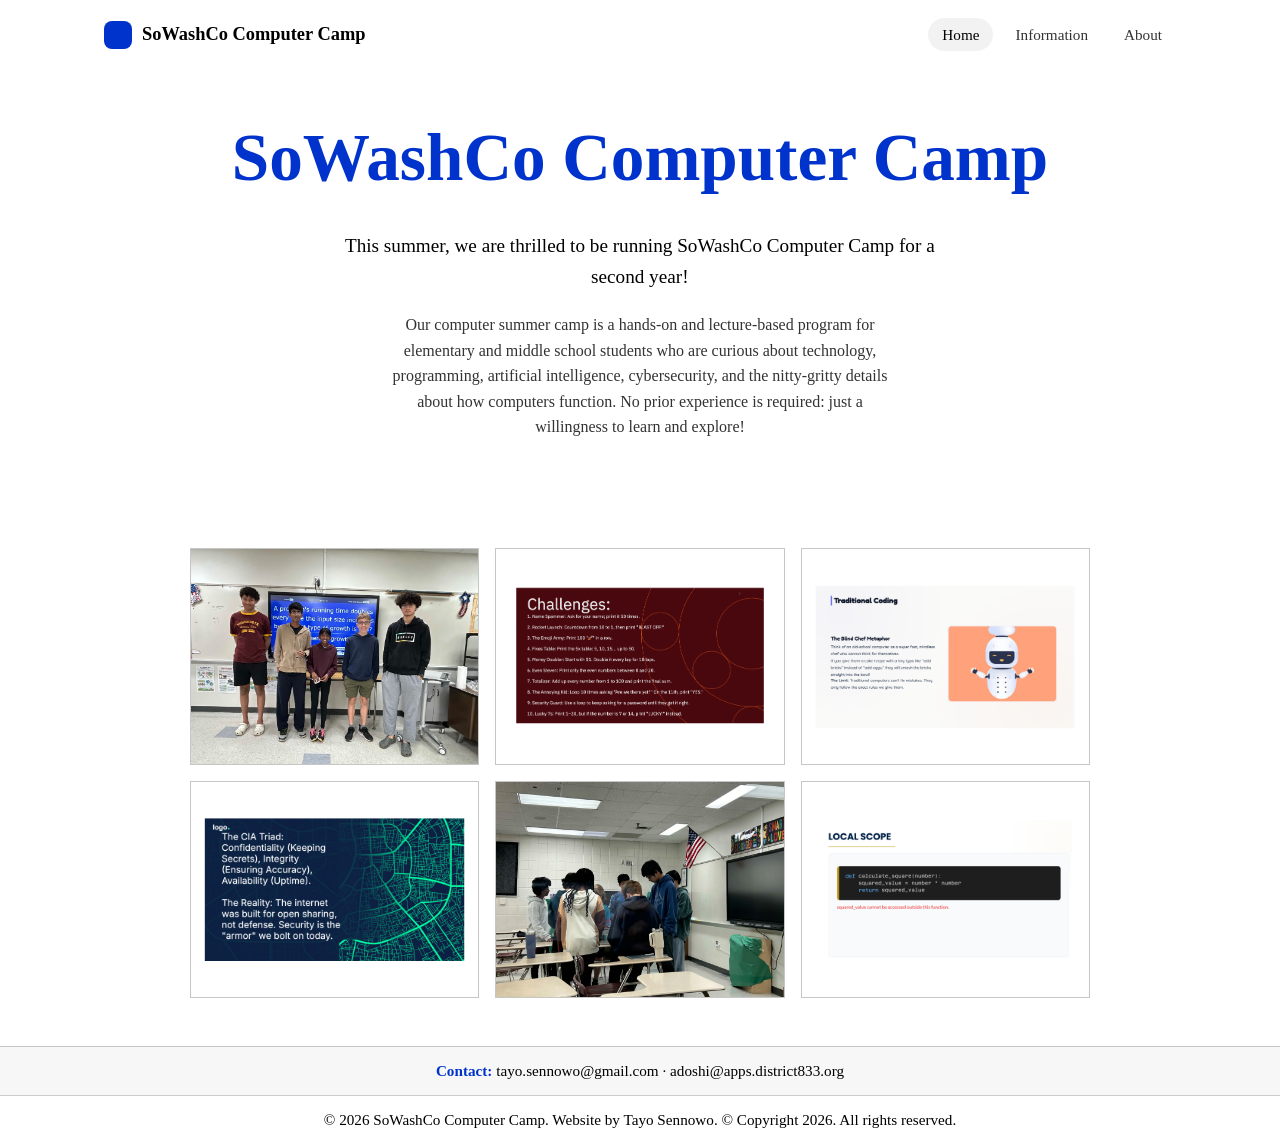
==== commit e35bf543: "Revamped website and added new photos" ====
--- a/index.html
+++ b/index.html
@@ -64,7 +64,7 @@
             <div class="home-gallery__photo"><img src="images/image2pt4.png" alt="Image 2"></div>
             <div class="home-gallery__photo"><img src="images/image3pt3.png" alt="Image 3"></div>
             <div class="home-gallery__photo"><img src="images/image4pt2.png" alt="Image 4"></div>
-            <div class="home-gallery__photo"><img src="images/image5.png" alt="Image 5"></div>
+            <div class="home-gallery__photo"><img src="images/image7.png" alt="Image 5"></div>
             <div class="home-gallery__photo"><img src="images/image6pt3.png" alt="Image 6"></div>
           </div>
         </div>
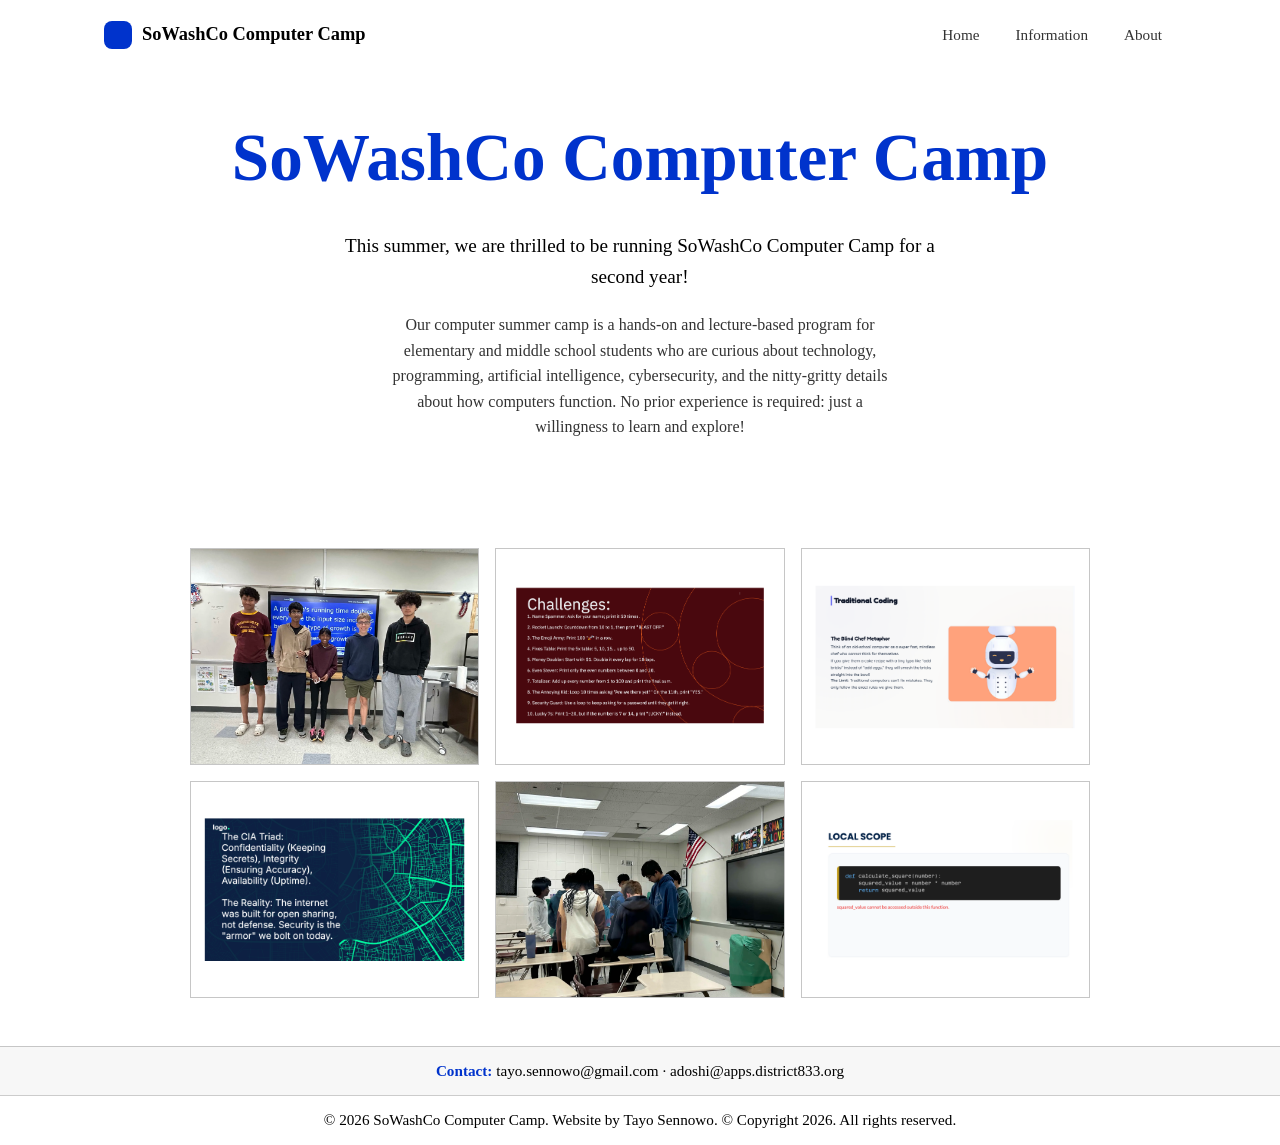
==== commit 9b4905d3: "Fixing some things" ====
--- a/index.html
+++ b/index.html
@@ -3,6 +3,7 @@
   <head>
     <meta charset="UTF-8" />
     <meta name="viewport" content="width=device-width, initial-scale=1.0" />
+    <meta name="google-site-verification" content="aAbOM4N4Jmmox-62lUl4_5p_AxY19GwhU2mAILZbqk4" />
 
     <title>SoWashCo Computer Camp</title>
     <meta
@@ -32,7 +33,7 @@
         </button>
 
         <ul class="nav__links">
-          <li><a class="nav__link" href="index.html">Home</a></li>
+          <li><a class="nav__link" href="./">Home</a></li>
           <li><a class="nav__link" href="info.html">Information</a></li>
           <li><a class="nav__link" href="team.html">About</a></li>
         </ul>
